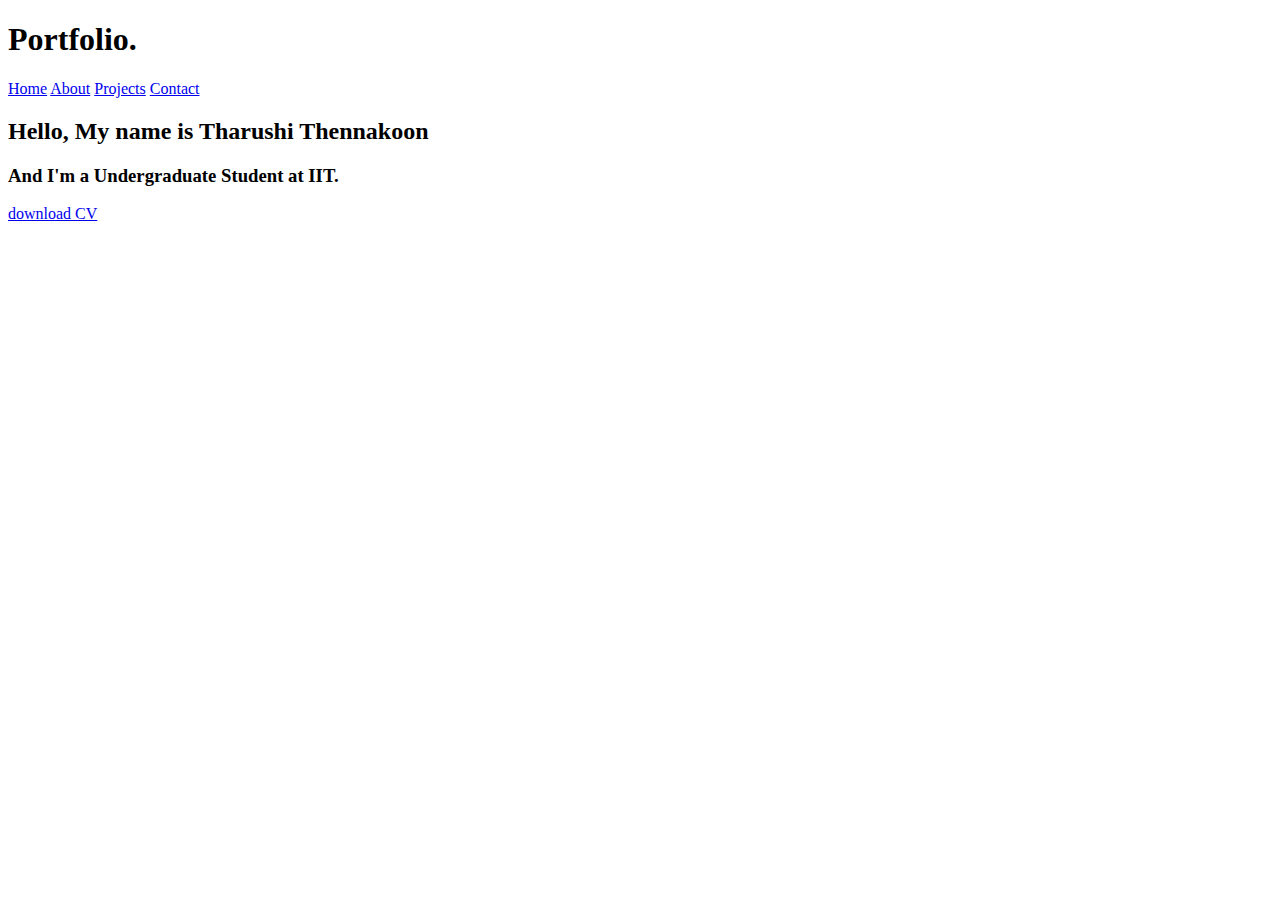
==== index.html @ fc5a6329 "create projects section" ====
<!DOCTYPE html>
<html lang="en">
<head>
    <meta charset="UTF-8">
    <meta name="viewport" content="width=device-width, initial-scale=1.0">
    <title>Personal Portfolio</title>
    <link rel="stylesheet" href="style.css">
</head>
<body>
    <!-- Navigation Bar -->
    <header>
        <div class="navbar">
            <h1>Portfo<span class="highlight">lio.</span></h1>
            <nav>
                <a href="index.html">Home</a>
                <a href="style.css">About</a>
                <a href="projects.html">Projects</a>
                <a href="contact.html">Contact</a>
            </nav>
        </div>
    </header>

    <!-- Home Section -->
    <section id="home" class="home-section">
        <div class="overlay">
            <div class="content">
                <h2>Hello, My name is Tharushi Thennakoon</h2>
                <h3>And I'm a <span class="profession">Undergraduate Student at IIT.</span></h3>
                <a href="../personal portfolio/cv/cv_original.pdf" class="btn" download="Tharushi_cv">download CV</a>
            </div>
        </div>
    </section>
</body>
</html>
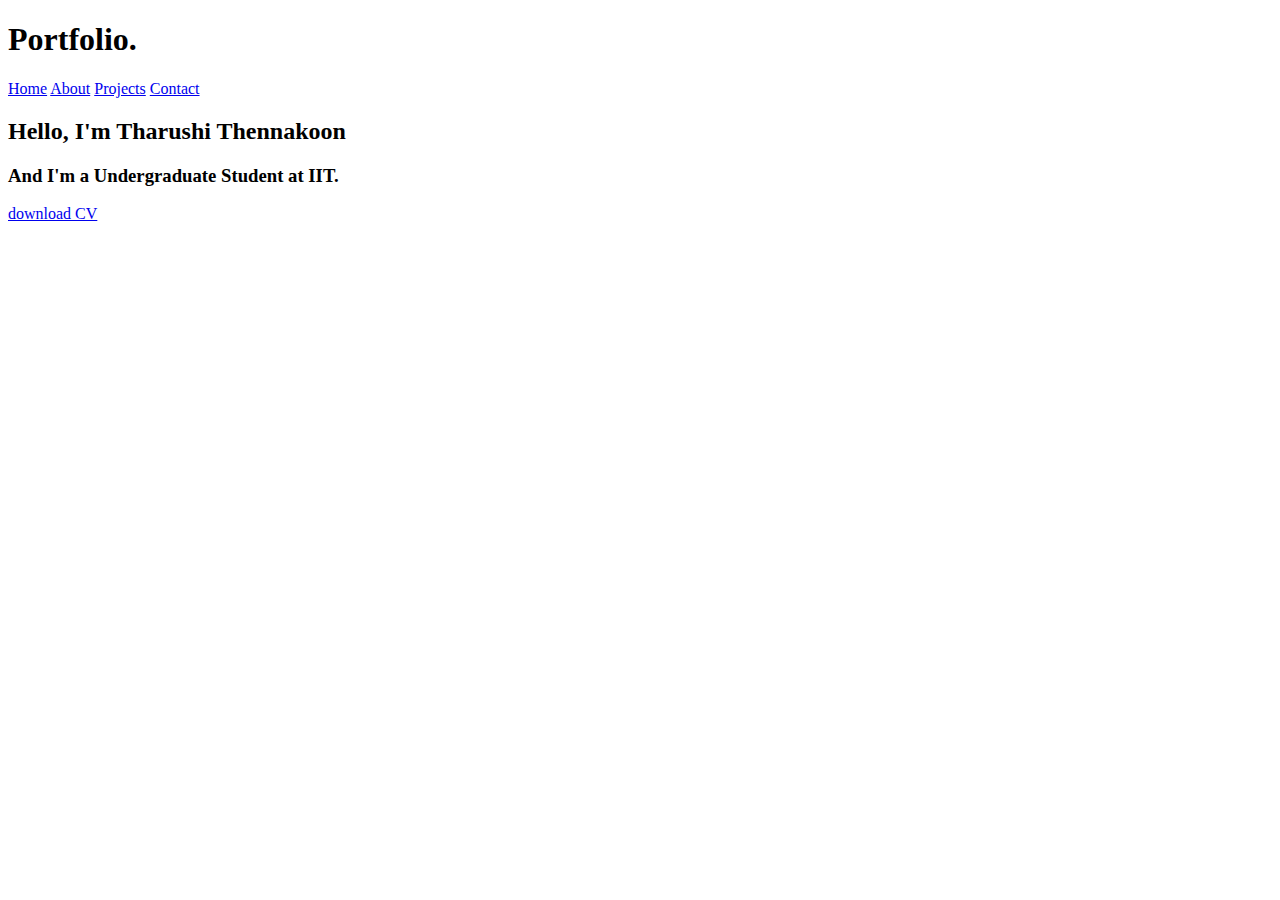
==== commit 7990576e: "Add contact section with form fields for name, email, subject, and message" ====
--- a/index.html
+++ b/index.html
@@ -24,7 +24,7 @@
     <section id="home" class="home-section">
         <div class="overlay">
             <div class="content">
-                <h2>Hello, My name is Tharushi Thennakoon</h2>
+                <h2>Hello, I'm Tharushi Thennakoon</h2>
                 <h3>And I'm a <span class="profession">Undergraduate Student at IIT.</span></h3>
                 <a href="../personal portfolio/cv/cv_original.pdf" class="btn" download="Tharushi_cv">download CV</a>
             </div>
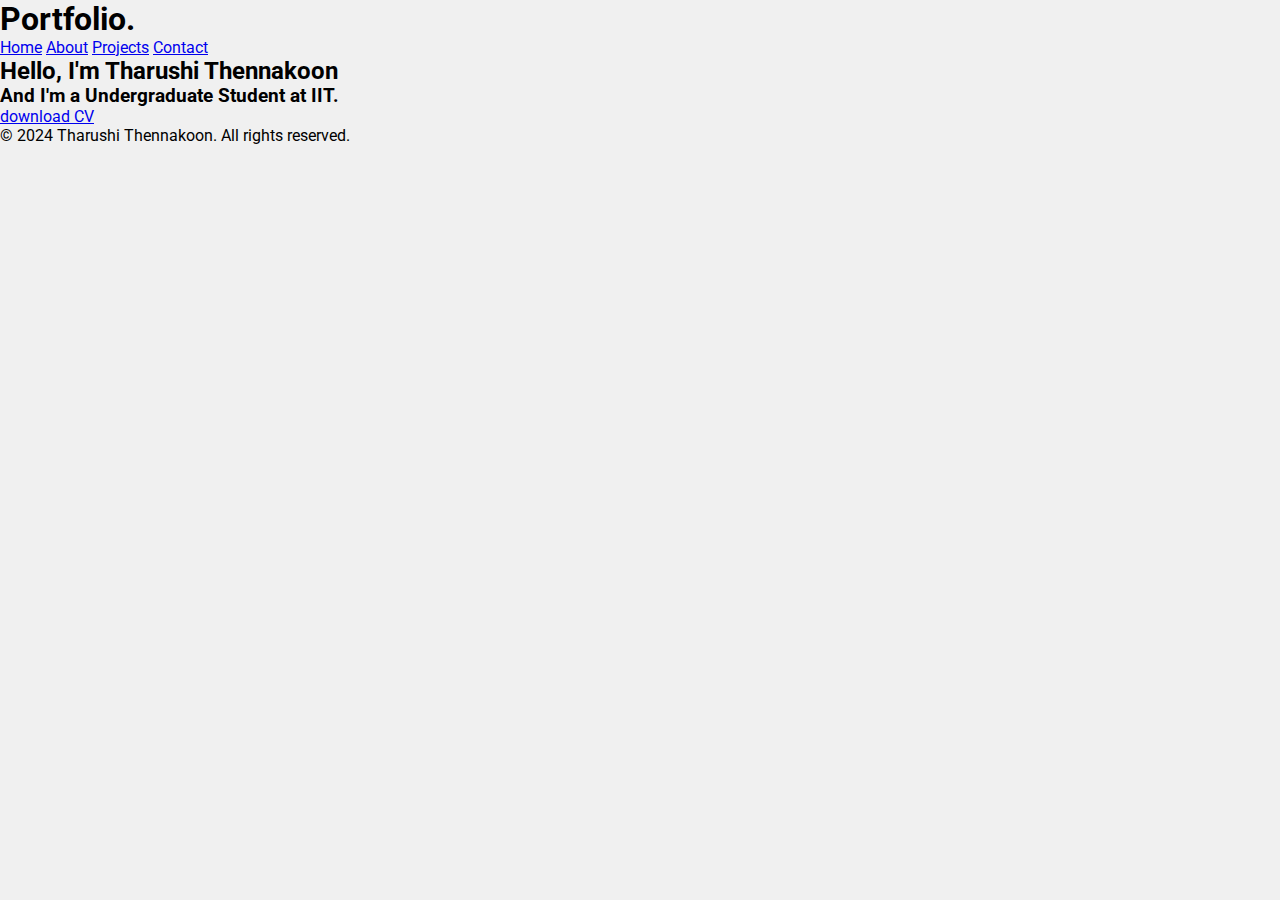
==== commit ff364e1a: "Add footer" ====
--- a/index.html
+++ b/index.html
@@ -13,7 +13,7 @@
             <h1>Portfo<span class="highlight">lio.</span></h1>
             <nav>
                 <a href="index.html">Home</a>
-                <a href="style.css">About</a>
+                <a href="about.html">About</a>
                 <a href="projects.html">Projects</a>
                 <a href="contact.html">Contact</a>
             </nav>
@@ -26,9 +26,14 @@
             <div class="content">
                 <h2>Hello, I'm Tharushi Thennakoon</h2>
                 <h3>And I'm a <span class="profession">Undergraduate Student at IIT.</span></h3>
-                <a href="../personal portfolio/cv/cv_original.pdf" class="btn" download="Tharushi_cv">download CV</a>
+                <a href="../personal_portfolio/cv/cv_original.pdf" class="btn" download="Tharushi_cv">download CV</a>
             </div>
         </div>
     </section>
+
+    <!-- Footer -->
+    <footer>
+        <p>&copy; 2024 Tharushi Thennakoon. All rights reserved.</p>
+    </footer>
 </body>
-</html>+</html>
--- a/style.css
+++ b/style.css
@@ -0,0 +1,18 @@
+/* Google Fonts */
+@import url('https://fonts.googleapis.com/css2?family=Roboto:wght@400;700&family=Open+Sans&display=swap');
+
+/* Rest */
+* {
+    margin: 0;
+    padding: 0;
+    box-sizing: border-box;
+}
+
+/* Base Styling */
+body {
+    font-family: 'Roboto', sans-serif;
+    background-color: #f0f0f0;
+}
+
+/* Nav bar */
+header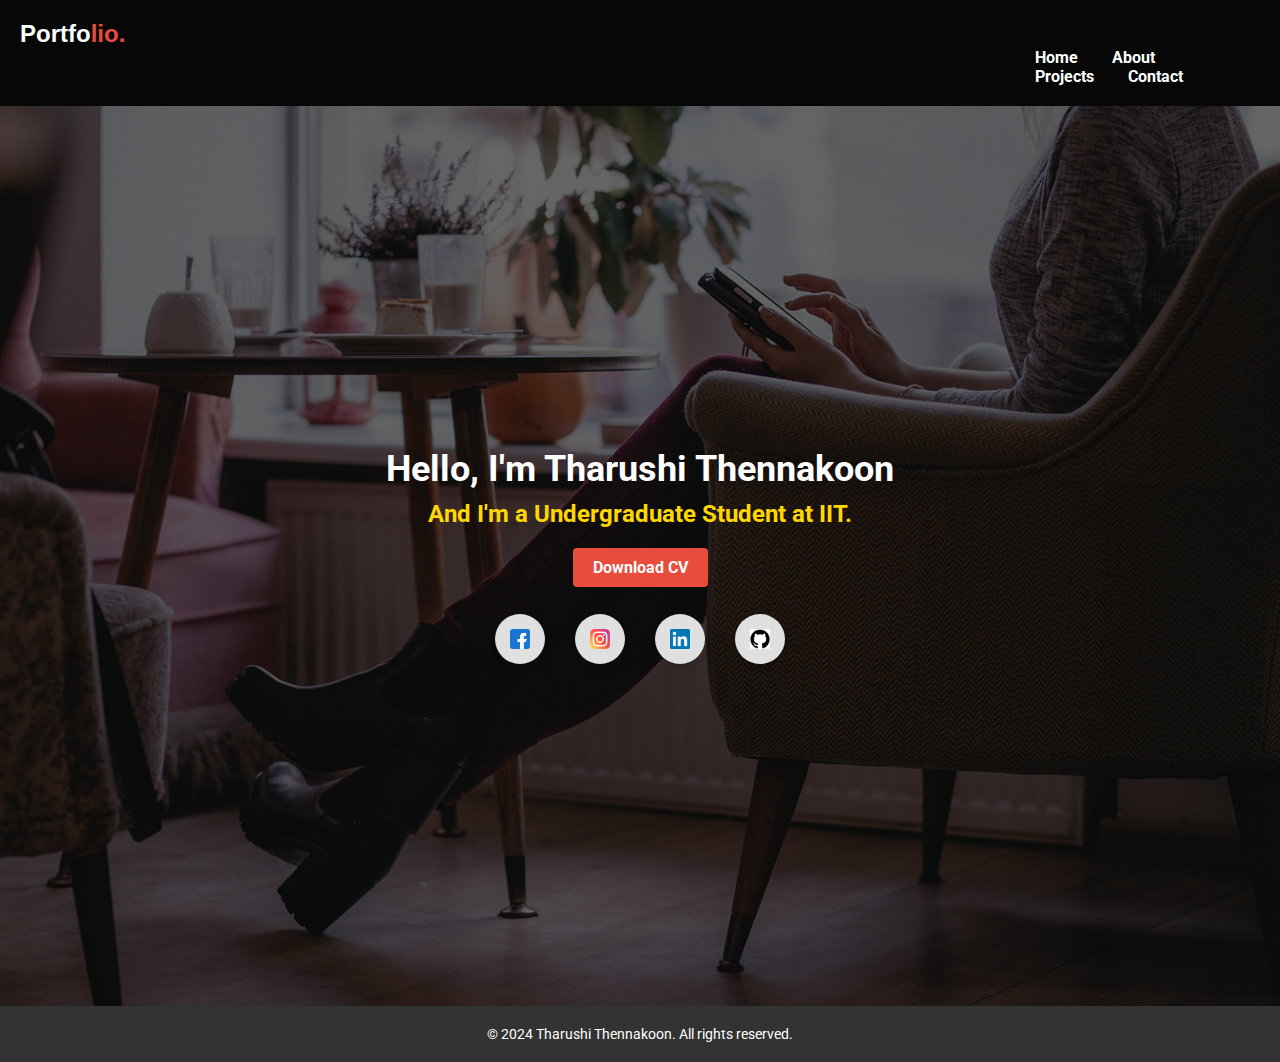
==== commit aabe301b: "Add some Styles" ====
--- a/index.html
+++ b/index.html
@@ -26,7 +26,24 @@
             <div class="content">
                 <h2>Hello, I'm Tharushi Thennakoon</h2>
                 <h3>And I'm a <span class="profession">Undergraduate Student at IIT.</span></h3>
-                <a href="../personal_portfolio/cv/cv_original.pdf" class="btn" download="Tharushi_cv">download CV</a>
+                <a href="../portfolioweb/cv/cv original.pdf" class="btn" download="Tharushi_cv">Download CV</a>
+                
+                <!-- Sociaal Media -->
+                <div class="social-icons">
+                    <a href="https://www.facebook.com/yourusername" target="_blank">
+                        <img src="../images/facebook.png" alt="Facebook">
+                    </a>
+                    <a href="https://www.instagram.com/yourusername" target="_blank">
+                        <img src="../images/instagram.png" alt="Instagram">
+                    </a>
+                    <a href="https://www.linkedin.com/in/yourusername" target="_blank">
+                        <img src="../images/linkdin.jpeg" alt="LinkedIn">
+                    </a>
+                    <a href="https://github.com/yourusername" target="_blank">
+                        <img src="../images/github.png" alt="GitHub">
+                    </a>
+                </div>
+                
             </div>
         </div>
     </section>
--- a/style.css
+++ b/style.css
@@ -15,4 +15,368 @@
 }
 
 /* Nav bar */
-header+header {
+    background-color: rgb(7, 7, 7);
+    color: #fff;
+    display: flex;
+    justify-content: space-between; /* Space between title and nav */
+    align-items: center;
+    padding: 20px;
+}
+
+header h1 {
+    font-family: 'Arial', sans-serif;
+    font-size: 24px;
+    color: #fff;
+}
+
+header .highlight {
+    color: #e74c3c;
+}
+
+nav {
+    margin-left: 1000px; /* Push nav to the right */
+}
+
+nav a {
+    margin: 0 15px;
+    color: #fff;
+    text-decoration: none;
+    font-weight: bold;
+}
+
+nav a:hover {
+    color: #e74c3c;
+}
+
+/* Media Queries for Responsive Design */
+@media (max-width: 768px) {
+    header {
+        flex-direction: column; 
+        align-items: flex-start; 
+        padding: 15px; 
+    }
+
+    nav {
+        margin-left: 0; 
+        width: 100%;
+        text-align: center; 
+    }
+
+    nav a {
+        display: block; 
+        margin: 10px 0; 
+    }
+}
+
+@media (max-width: 480px) {
+    header h1 {
+        font-size: 20px; 
+    }
+
+    nav a {
+        font-size: 16px; 
+    }
+}
+
+/*Footer Styles */
+footer{
+    text-align: center;
+    padding: 20px 0;
+    background-color: #333;
+    color: #fff;
+    position: relative;
+    bottom: 0;
+    width: 100%;
+    font-size: 14px;
+}
+
+footer p{
+    margin: 0;
+}
+
+.social-icons {
+    display: flex;
+    gap: 30px;
+    margin-top: 27px;
+    align-items: center;
+    justify-content: center;
+}
+
+.social-icons a {
+    display: inline-block;
+    width: 50px; /* Adjust size as needed */
+    height: 50px;
+    border-radius: 50%;
+    background-color: #e0e0e0; /* Initial background color */
+    display: flex;
+    align-items: center;
+    justify-content: center;
+    transition: background-color 0.3s, transform 0.3s;
+    box-shadow: 0px 4px 6px rgba(0, 0, 0, 0.1); /* Adds subtle shadow */
+}
+
+.social-icons img {
+    width: 20px; /* Icon size within the rounded background */
+    height: 20px;
+    transition: transform 0.3s;
+}
+
+.social-icons a:hover {
+    background-color: #ecf0f1; /* Hover background color (LinkedIn blue as example) */
+    transform: translateY(-5px); /* Adds lift effect on hover */
+}
+
+.social-icons a:hover img {
+    transform: scale(1.15); /* Slightly enlarges the icon */
+}
+
+
+
+/* Responsive Footer */
+@media (max-width: 768px) {
+    footer {
+        font-size: 12px;        /* Smaller font size on smaller screens */
+    }
+}
+
+/* Home Section */
+.home-section {
+    position: relative;
+    height: 100vh;
+    background: url('about.jpg') no-repeat center center/cover;
+}
+
+.overlay {
+    position: absolute;
+    top: 0;
+    left: 0;
+    width: 100%;
+    height: 100%;
+    background: rgba(0, 0, 0, 0.6);
+    display: flex;
+    align-items: center;
+    justify-content: center;
+    text-align: center;
+    color: #fff;
+}
+
+.content h2 {
+    font-size: 36px;
+    margin-bottom: 10px;
+}
+
+.content h3 {
+    font-size: 24px;
+    color: #ffd700;
+}
+
+.profession {
+    font-weight: bold;
+    color: #ffd700;
+}
+
+.btn {
+    display: inline-block;
+    margin-top: 20px;
+    padding: 10px 20px;
+    color: #fff;
+    background-color: #e74c3c;
+    border-radius: 4px;
+    text-decoration: none;
+    font-weight: bold;
+}
+
+.btn:hover {
+    background-color: #c0392b;
+}
+
+/* About Section */
+.about-section, .skills-section {
+    padding: 60px 20px;
+    text-align: center;
+    color: #fff;
+    background-color: #333;
+}
+
+.about-section h2, .skills-section h2 {
+    font-size: 36px;
+    margin-bottom: 20px;
+    color: #ebd9d7;
+}
+
+.about-section .description {
+    font-size: 18px;
+    line-height: 1.6;
+    max-width: 700px;
+    margin: 0 auto;
+    color: #ddd;
+}
+
+
+
+
+/* Skills Section */
+.skills-section {
+    background-color: #444;
+}
+
+.skills-list {
+    list-style: none;
+    display: flex;
+    flex-wrap: wrap;
+    justify-content: center;
+    gap: 15px;
+    padding: 100px;
+}
+
+.skills-list li {
+    background-color: #e74c3c;
+    color: #fff;
+    padding: 10px 20px;
+    border-radius: 20px;
+    font-weight: bold;
+}
+
+.skills-list li:hover {
+    background-color: #c0392b;
+    cursor: pointer;
+}
+
+/* Projects Section */
+.projects-section {
+    padding: 60px;
+    background-color: #f5f5f5;
+    text-align: center;
+}
+
+.projects-section h2 {
+    font-size: 32px;
+    color: #333;
+    margin-bottom: 40px;
+}
+
+.projects-list {
+    display: grid;
+    grid-template-columns: repeat(auto-fill, minmax(300px, 1fr));
+    gap: 20px;
+    max-width: 1200px;
+    margin: 0 auto;
+}
+
+.project-box {
+    background-color: #8a6f6f;
+    color: #fff;
+    padding: 20px;
+    border-radius: 10px;
+    box-shadow: 0 4px 12px rgba(0, 0, 0, 0.2);
+    transition: transform 0.3s ease, box-shadow 0.3s ease;
+    text-align: left;
+    
+}
+
+.project-content {
+    max-width: 70%; /* Adjust width of text area */
+}
+
+.project-box:hover {
+    transform: scale(1.05);
+    box-shadow: 0 10px 16px rgba(0, 0, 0, 0.3);
+}
+
+.project-box h3 {
+    font-size: 24px;
+    margin-bottom: 10px;
+    color: #ffd700;
+}
+
+.project-box p {
+    font-size: 16px;
+    line-height: 1.6;
+    margin-bottom: 10px;
+}
+
+.project-box a {
+    display: inline-block;
+    margin-top: 10px;
+    padding: 10px 15px;
+    background-color: #e74c3c;
+    color: #fff;
+    text-decoration: none;
+    border-radius: 5px;
+    transition: background-color 0.3s ease;
+}
+
+.project-box a:hover {
+    background-color: #c0392b;
+}
+
+.project-image {
+    width: 150px; /* Adjust image width */
+    height: auto;
+    border-radius: 5px;
+}
+
+/* Contact Section */
+.contact-section {
+    padding: 90px;
+    background-color: #f5f5f5;
+    text-align: center;
+}
+
+.contact-section h2 {
+    font-size: 32px;
+    color: #333;
+    margin-bottom: 20px;
+}
+
+.contact-section p {
+    font-size: 18px;
+    color: #666;
+    margin-bottom: 40px;
+}
+
+.contact-form {
+    max-width: 600px;
+    margin: 0 auto;
+    background-color: #fff;
+    padding: 30px;
+    border-radius: 8px;
+    box-shadow: 0 4px 8px rgba(0, 0, 0, 0.1);
+}
+
+.contact-form label {
+    display: block;
+    font-size: 16px;
+    color: #333;
+    margin-bottom: 5px;
+}
+
+.contact-form input, .contact-form textarea {
+    width: 100%;
+    padding: 10px;
+    margin-bottom: 20px;
+    border: 1px solid #ccc;
+    border-radius: 4px;
+    font-size: 16px;
+}
+
+.contact-form input:focus, .contact-form textarea:focus {
+    border-color: #e74c3c;
+    outline: none;
+}
+
+.contact-form button {
+    background-color: #e74c3c;
+    color: #fff;
+    padding: 12px 20px;
+    border: none;
+    border-radius: 4px;
+    font-size: 16px;
+    cursor: pointer;
+    transition: background-color 0.3s ease;
+}
+
+.contact-form button:hover {
+    background-color: #c0392b;
+}
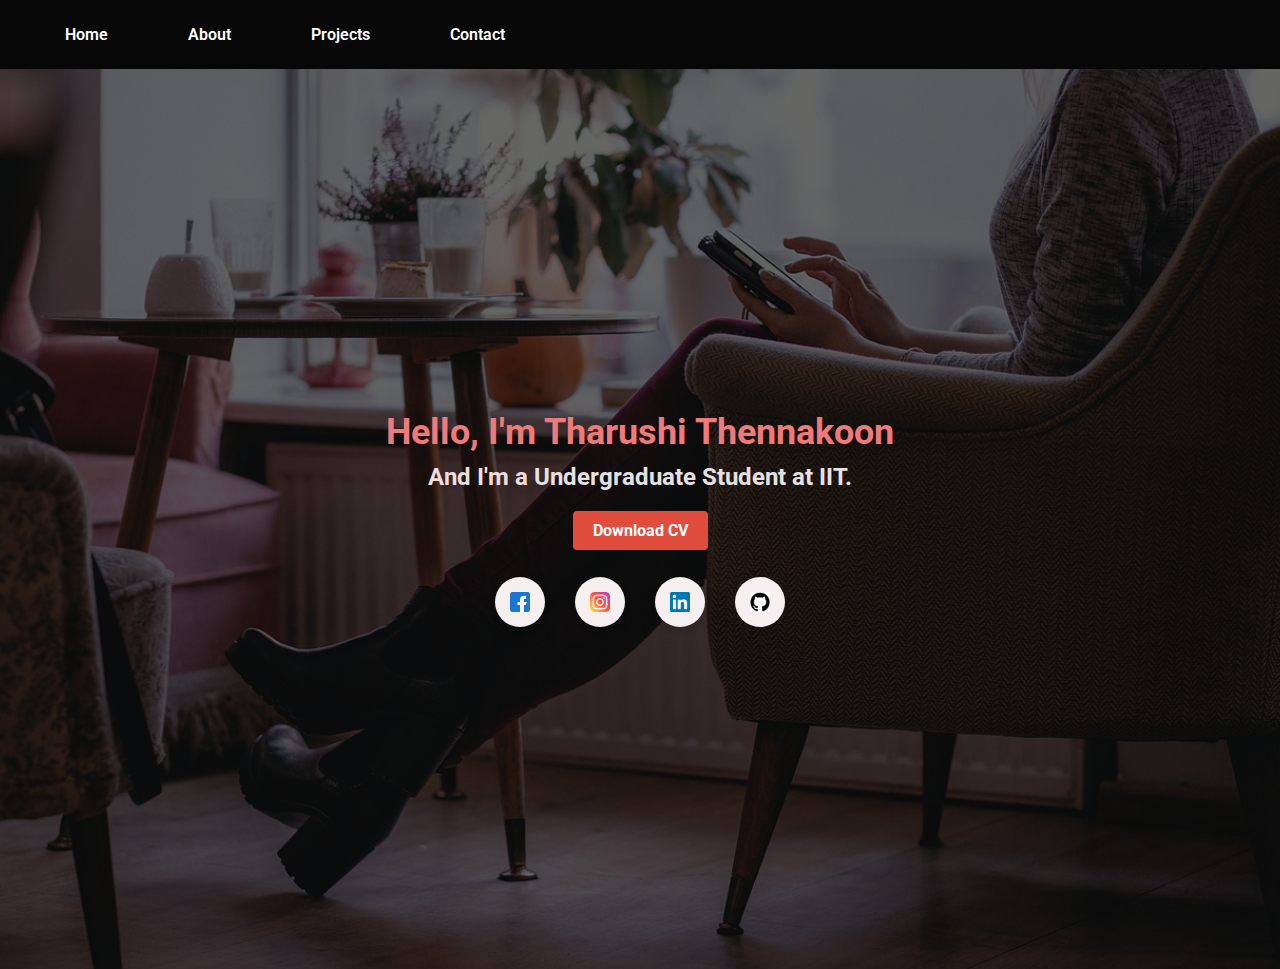
==== commit 96932fe6: "finished the syles and linked social media" ====
--- a/index.html
+++ b/index.html
@@ -10,47 +10,47 @@
     <!-- Navigation Bar -->
     <header>
         <div class="navbar">
-            <h1>Portfo<span class="highlight">lio.</span></h1>
             <nav>
-                <a href="index.html">Home</a>
-                <a href="about.html">About</a>
-                <a href="projects.html">Projects</a>
-                <a href="contact.html">Contact</a>
+                <ul>
+                    <li><a href="index.html">Home</a></li>
+                    <li><a href="about.html">About</a></li>
+                    <li><a href="projects.html">Projects</a></li>
+                    <li><a href="contact.html">Contact</a></li>
+                </ul>
             </nav>
         </div>
     </header>
 
-    <!-- Home Section -->
-    <section id="home" class="home-section">
-        <div class="overlay">
-            <div class="content">
-                <h2>Hello, I'm Tharushi Thennakoon</h2>
-                <h3>And I'm a <span class="profession">Undergraduate Student at IIT.</span></h3>
-                <a href="../portfolioweb/cv/cv original.pdf" class="btn" download="Tharushi_cv">Download CV</a>
-                
-                <!-- Sociaal Media -->
-                <div class="social-icons">
-                    <a href="https://www.facebook.com/yourusername" target="_blank">
-                        <img src="../images/facebook.png" alt="Facebook">
-                    </a>
-                    <a href="https://www.instagram.com/yourusername" target="_blank">
-                        <img src="../images/instagram.png" alt="Instagram">
-                    </a>
-                    <a href="https://www.linkedin.com/in/yourusername" target="_blank">
-                        <img src="../images/linkdin.jpeg" alt="LinkedIn">
-                    </a>
-                    <a href="https://github.com/yourusername" target="_blank">
-                        <img src="../images/github.png" alt="GitHub">
-                    </a>
+    <!-- Main Content Section -->
+    <main>
+        <!-- Home Section -->
+        <section id="home" class="home-section">
+            <div class="overlay">
+                <div class="content">
+                    <h2>Hello, I'm Tharushi Thennakoon</h2>
+                    <h3>And I'm a <span class="profession">Undergraduate Student at IIT.</span></h3>
+                    <a href="../portfolioweb/cv/cv original.pdf" class="btn" download="Tharushi_cv">Download CV</a>
+                    
+                    <!-- Social Media Links -->
+                    <div class="social-icons">
+                        <a href="https://www.facebook.com/tharushi.tharushi.79677471?mibextid=ZbWKwL" target="_blank">
+                            <img src="../images/facebook.png" alt="Facebook">
+                        </a>
+                        <a href="https://www.instagram.com/tharu.u_/profilecard/?igsh=c3pkamo2YTVsa204" target="_blank">
+                            <img src="../images/instagram.png" alt="Instagram">
+                        </a>
+                        <a href="https://www.linkedin.com/in/tharushi-thennakoon-579ab6280" target="_blank">
+                            <img src="../images/linkdin.jpeg" alt="LinkedIn">
+                        </a>
+                        <a href="https://github.com/tharu-thennakoon" target="_blank">
+                            <img src="../images/github.png" alt="GitHub">
+                        </a>
+                    </div>
                 </div>
-                
             </div>
-        </div>
-    </section>
+        </section>
+    </main>
 
-    <!-- Footer -->
-    <footer>
-        <p>&copy; 2024 Tharushi Thennakoon. All rights reserved.</p>
-    </footer>
+    
 </body>
 </html>
--- a/style.css
+++ b/style.css
@@ -14,39 +14,84 @@
     background-color: #f0f0f0;
 }
 
-/* Nav bar */
+/* Header Styles */
 header {
     background-color: rgb(7, 7, 7);
-    color: #fff;
+    color: #f0ecec;
     display: flex;
-    justify-content: space-between; /* Space between title and nav */
+    justify-content: space-between;
     align-items: center;
-    padding: 20px;
-}
-
-header h1 {
-    font-family: 'Arial', sans-serif;
-    font-size: 24px;
-    color: #fff;
-}
-
-header .highlight {
+    padding: 25px;
+}
+
+/* Navigation Bar Styles */
+nav ul {
+    display: flex;
+    list-style-type: none;
+    margin: 0;
+    padding: 0;
+}
+
+nav ul li {
+    margin: 0 20px; /* Spacing between links */
+}
+
+nav ul li a {
+    color: #ffffff;
+    text-decoration: none;
+    font-weight: 600;
+    position: relative;
+    padding: 10px 20px;
+    transition: color 0.3s ease;
+}
+
+nav ul li a::after {
+    content: '';
+    position: absolute;
+    left: 50%;
+    bottom: 0;
+    width: 0%;
+    height: 2px;
+    background: #e74c3c;
+    transition: width 0.3s ease, left 0.3s ease;
+}
+
+nav ul li a:hover {
     color: #e74c3c;
 }
 
-nav {
-    margin-left: 1000px; /* Push nav to the right */
-}
-
-nav a {
-    margin: 0 15px;
-    color: #fff;
-    text-decoration: none;
-    font-weight: bold;
-}
-
-nav a:hover {
-    color: #e74c3c;
+nav ul li a:hover::after {
+    width: 100%;
+    left: 0;
+}
+
+/* Media Queries for Responsive Design */
+@media (max-width: 768px) {
+    header {
+        flex-direction: column;
+        align-items: flex-start;
+        padding: 20px;
+    }
+
+    nav ul {
+        flex-direction: column;
+        width: 100%;
+        text-align: center;
+    }
+
+    nav ul li {
+        margin: 10px 0;
+    }
+}
+
+@media (max-width: 480px) {
+    header h1 {
+        font-size: 20px;
+    }
+
+    nav ul li a {
+        font-size: 16px;
+    }
 }
 
 /* Media Queries for Responsive Design */
@@ -54,11 +99,10 @@
     header {
         flex-direction: column; 
         align-items: flex-start; 
-        padding: 15px; 
+        padding: 20px; 
     }
 
     nav {
-        margin-left: 0; 
         width: 100%;
         text-align: center; 
     }
@@ -78,13 +122,14 @@
         font-size: 16px; 
     }
 }
+
 
 /*Footer Styles */
 footer{
     text-align: center;
     padding: 20px 0;
-    background-color: #333;
-    color: #fff;
+    background-color: #1b1a1a;
+    color: #bdb3b3;
     position: relative;
     bottom: 0;
     width: 100%;
@@ -108,7 +153,7 @@
     width: 50px; /* Adjust size as needed */
     height: 50px;
     border-radius: 50%;
-    background-color: #e0e0e0; /* Initial background color */
+    background-color: #f5efef; /* Initial background color */
     display: flex;
     align-items: center;
     justify-content: center;
@@ -145,6 +190,8 @@
     position: relative;
     height: 100vh;
     background: url('about.jpg') no-repeat center center/cover;
+    
+    
 }
 
 .overlay {
@@ -158,7 +205,7 @@
     align-items: center;
     justify-content: center;
     text-align: center;
-    color: #fff;
+    color: #ee7a7a;
 }
 
 .content h2 {
@@ -168,12 +215,12 @@
 
 .content h3 {
     font-size: 24px;
-    color: #ffd700;
+    color: #f0dede;
 }
 
 .profession {
     font-weight: bold;
-    color: #ffd700;
+    color: #e6e2e2;
 }
 
 .btn {
@@ -181,14 +228,14 @@
     margin-top: 20px;
     padding: 10px 20px;
     color: #fff;
-    background-color: #e74c3c;
+    background-color: #e04d3d;
     border-radius: 4px;
     text-decoration: none;
     font-weight: bold;
 }
 
 .btn:hover {
-    background-color: #c0392b;
+    background-color: #7e1206;
 }
 
 /* About Section */
@@ -196,7 +243,7 @@
     padding: 60px 20px;
     text-align: center;
     color: #fff;
-    background-color: #333;
+    background: linear-gradient(135deg, #1a1615, #35211d);;
 }
 
 .about-section h2, .skills-section h2 {
@@ -205,6 +252,9 @@
     color: #ebd9d7;
 }
 
+.about-section{
+    padding: auto;
+}
 .about-section .description {
     font-size: 18px;
     line-height: 1.6;
@@ -213,12 +263,50 @@
     color: #ddd;
 }
 
+.profile-pic {
+    width: 250px; /* Adjust the width as needed */
+    height: 300px; /* Ensure the height matches the width for a perfect circle */
+    border-radius: 60%; /* Makes the image circular */
+    border: 1px solid #0c0c0c; /* Border color */
+    box-shadow: 0 4px 10px rgba(8, 8, 8, 0.3); /* Adds a soft shadow */
+    object-fit: cover; /* Ensures the image covers the area nicely */
+    transition: transform 0.3s; /* Smooth hover effect */
+}
+
+.profile-pic:hover {
+    transform: scale(1.05); /* Slightly enlarges the image on hover */
+}
+
+
+
+.contact-info {
+    padding: 15px; /* Padding inside the contact info */
+    border-radius: 8px; /* Rounded corners */
+    box-shadow: 0 2px 5px rgba(0, 0, 0, 0.1); /* Subtle shadow */
+}
+
+.contact-info p {
+    margin: 10px 0; /* Margin for each contact line */
+    font-size: 14px; /* Font size for contact info */
+    display: flex; /* Flexbox for alignment */
+    align-items: center; /* Center items vertically */
+    font-weight: bold; /* Makes the text bold */
+}
+
+
+.icon {
+    width: 20px; /* Set width for icons */
+    height: 20px; /* Set height for icons */
+    margin-right: 10px; /* Space between icon and text */
+    border-radius: 50%;
+}
+
 
 
 
 /* Skills Section */
 .skills-section {
-    background-color: #444;
+    background-color: #423b3b;
 }
 
 .skills-list {
@@ -245,14 +333,17 @@
 
 /* Projects Section */
 .projects-section {
-    padding: 60px;
-    background-color: #f5f5f5;
+    padding: 100px;
     text-align: center;
+    background-image: url('../images/projects.jpg');
+    background-attachment: fixed;
+    background-size: cover; /* Ensures the image covers the entire section */
+    background-position: center; /* Centers the image */
 }
 
 .projects-section h2 {
     font-size: 32px;
-    color: #333;
+    color: #d1b7b7;
     margin-bottom: 40px;
 }
 
@@ -265,7 +356,7 @@
 }
 
 .project-box {
-    background-color: #8a6f6f;
+    background-color: #5f4444;
     color: #fff;
     padding: 20px;
     border-radius: 10px;
@@ -320,63 +411,143 @@
 /* Contact Section */
 .contact-section {
     padding: 90px;
-    background-color: #f5f5f5;
+    background-color: #ad928b; /* Softer light background */
     text-align: center;
 }
 
 .contact-section h2 {
-    font-size: 32px;
-    color: #333;
+    font-size: 36px;
+    color: #0a0a0a; /* Darker blue-gray for better contrast */
+    font-weight: 700;
     margin-bottom: 20px;
+    text-transform: uppercase;
+    letter-spacing: 1.5px;
 }
 
 .contact-section p {
     font-size: 18px;
-    color: #666;
-    margin-bottom: 40px;
-}
-
+    color: #253031; /* Muted gray */
+    max-width: 650px;
+    margin: 0 auto 40px;
+    line-height: 1.6;
+}
+
+/* Form Container */
 .contact-form {
     max-width: 600px;
     margin: 0 auto;
-    background-color: #fff;
-    padding: 30px;
-    border-radius: 8px;
-    box-shadow: 0 4px 8px rgba(0, 0, 0, 0.1);
-}
-
+    background: linear-gradient(135deg, #c7bbbb, #968181); /* Soft gradient */
+    padding: 40px;
+    border-radius: 10px;
+    box-shadow: 0 10px 20px rgba(0, 0, 0, 0.1);
+    transition: transform 0.3s ease, box-shadow 0.3s ease;
+}
+
+.contact-form:hover {
+    transform: scale(1.03);
+    box-shadow: 0 15px 30px rgba(165, 15, 15, 0.2);
+}
+
+/* Label Styling */
 .contact-form label {
     display: block;
     font-size: 16px;
-    color: #333;
-    margin-bottom: 5px;
-}
-
-.contact-form input, .contact-form textarea {
+    color: #4d3f37; /* Darker shade for better readability */
+    font-weight: 600;
+    margin-bottom: 8px;
+}
+
+/* General styling for all input fields */
+.contact-form input,
+.contact-form textarea {
     width: 100%;
-    padding: 10px;
+    padding: 12px;
     margin-bottom: 20px;
-    border: 1px solid #ccc;
-    border-radius: 4px;
+    border: 2px solid #bdc3c7;
+    border-radius: 5px;
     font-size: 16px;
-}
-
-.contact-form input:focus, .contact-form textarea:focus {
-    border-color: #e74c3c;
-    outline: none;
-}
-
+    color: #2c3e50;
+    background-color: #fff;
+    box-shadow: inset 0 1px 3px rgba(0, 0, 0, 0.1);
+    transition: all 0.3s ease;
+}
+
+/* Attribute selectors for specific input fields */
+input[name="name"] {
+    border-color: #fdfdfd;
+    box-shadow: inset 0 1px 3px rgba(52, 152, 219, 0.2);
+}
+
+input[name="name"]:focus {
+    border-color: #e4e0e0;
+    box-shadow: 0 0 5px rgba(52, 152, 219, 0.5);
+}
+
+input[type="email"] {
+    border-color: #f1eeed;
+    box-shadow: inset 0 1px 3px rgba(231, 76, 60, 0.2);
+}
+
+input[type="email"]:focus {
+    border-color: #eeeaea;
+    box-shadow: 0 0 5px rgba(231, 76, 60, 0.5);
+}
+
+input[name="subject"] {
+    border-color: #f6f6f7;
+    box-shadow: inset 0 1px 3px rgba(155, 89, 182, 0.2);
+}
+
+input[name="subject"]:focus {
+    border-color: #f0edf1;
+    box-shadow: 0 0 5px rgba(155, 89, 182, 0.5);
+}
+
+textarea[name="message"] {
+    border-color: #f0edea;
+    box-shadow: inset 0 1px 3px rgba(243, 156, 18, 0.2);
+}
+
+textarea[name="message"]:focus {
+    border-color: #f5f2ef;
+    box-shadow: 0 0 5px rgba(243, 156, 18, 0.5);
+}
+
+/* Button Styling */
 .contact-form button {
-    background-color: #e74c3c;
+    background-color: #be351c;
     color: #fff;
-    padding: 12px 20px;
+    padding: 12px 30px;
     border: none;
-    border-radius: 4px;
+    border-radius: 5px;
     font-size: 16px;
+    font-weight: 600;
+    text-transform: uppercase;
     cursor: pointer;
-    transition: background-color 0.3s ease;
+    transition: all 0.3s ease;
+    box-shadow: 0 5px 15px rgba(52, 152, 219, 0.3);
 }
 
 .contact-form button:hover {
-    background-color: #c0392b;
-}
+    background-color: #2980b9;
+    box-shadow: 0 8px 20px rgba(52, 152, 219, 0.4);
+}
+
+.contact-form button:active {
+    transform: scale(0.98);
+}
+
+/* Responsive adjustments */
+@media (max-width: 768px) {
+    .contact-section {
+        padding: 50px;
+    }
+
+    .contact-form {
+        padding: 30px;
+    }
+
+    .contact-section h2 {
+        font-size: 28px;
+    }
+}                                                    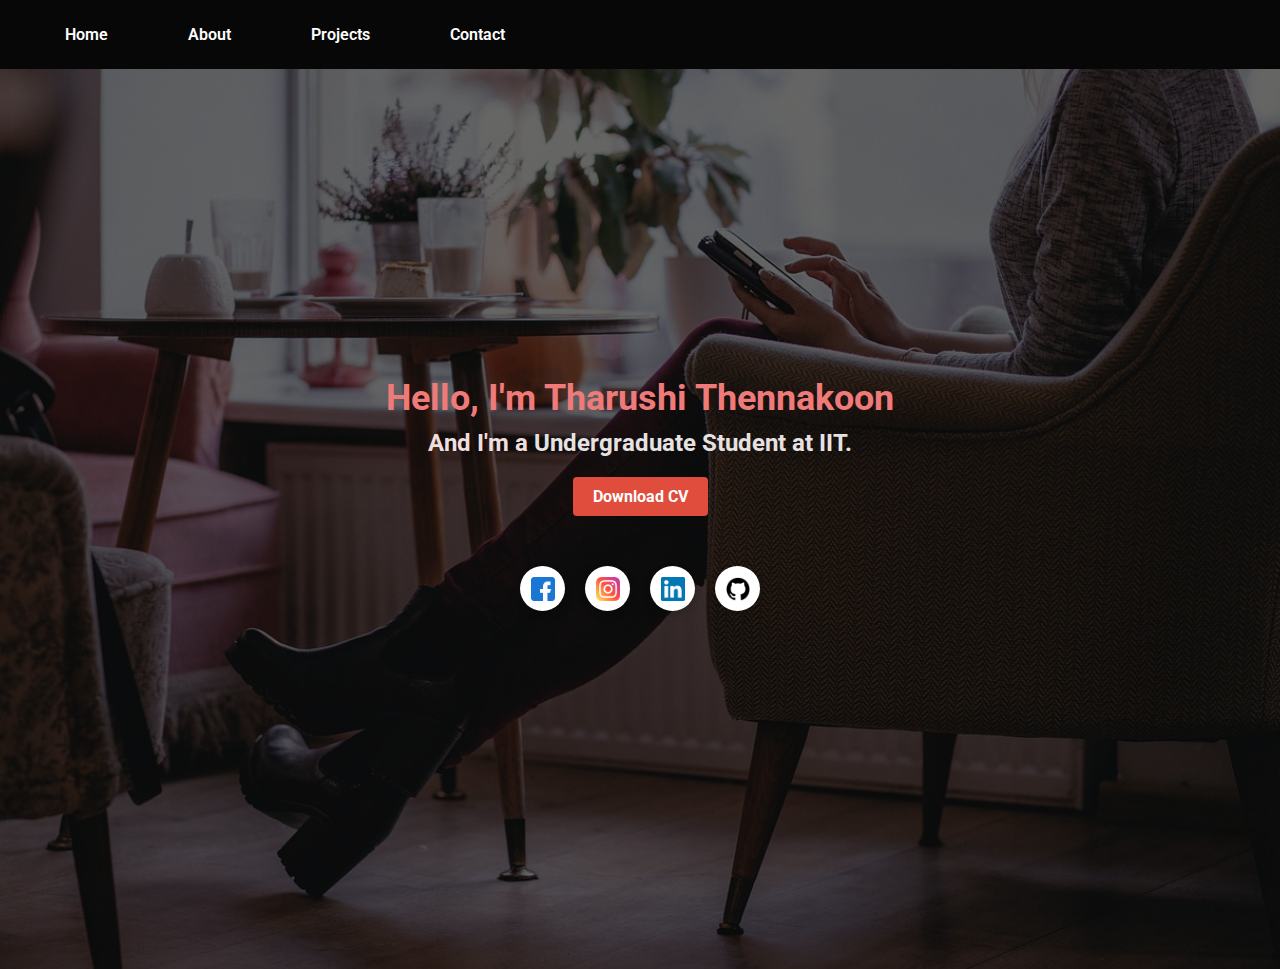
==== commit 40160d77: "i" ====
--- a/index.html
+++ b/index.html
@@ -20,7 +20,6 @@
             </nav>
         </div>
     </header>
-
     <!-- Main Content Section -->
     <main>
         <!-- Home Section -->
@@ -29,28 +28,29 @@
                 <div class="content">
                     <h2>Hello, I'm Tharushi Thennakoon</h2>
                     <h3>And I'm a <span class="profession">Undergraduate Student at IIT.</span></h3>
-                    <a href="../portfolioweb/cv/cv original.pdf" class="btn" download="Tharushi_cv">Download CV</a>
-                    
-                    <!-- Social Media Links -->
-                    <div class="social-icons">
-                        <a href="https://www.facebook.com/tharushi.tharushi.79677471?mibextid=ZbWKwL" target="_blank">
-                            <img src="../images/facebook.png" alt="Facebook">
-                        </a>
-                        <a href="https://www.instagram.com/tharu.u_/profilecard/?igsh=c3pkamo2YTVsa204" target="_blank">
-                            <img src="../images/instagram.png" alt="Instagram">
-                        </a>
-                        <a href="https://www.linkedin.com/in/tharushi-thennakoon-579ab6280" target="_blank">
-                            <img src="../images/linkdin.jpeg" alt="LinkedIn">
-                        </a>
-                        <a href="https://github.com/tharu-thennakoon" target="_blank">
-                            <img src="../images/github.png" alt="GitHub">
-                        </a>
-                    </div>
+                    <a href="../portfolioweb/cv/cv_original.pdf" class="btn" download="Tharushi_cv">Download CV</a>
+                <!-- Sociaal Media -->
+                <div class="social-icons">
+                    <a href="https://www.facebook.com/yourusername" target="_blank">
+                        <img src="../images/facebook.png" alt="Facebook">
+                    </a>
+                    <a href="https://www.instagram.com/yourusername" target="_blank">
+                        <img src="../images/instagram.png" alt="Instagram">
+                    </a>
+                    <a href="https://www.linkedin.com/in/yourusername" target="_blank">
+                        <img src="../images/linkdin.jpeg" alt="LinkedIn">
+                    </a>
+                    <a href="https://github.com/yourusername" target="_blank">
+                        <img src="../images/github.png" alt="GitHub">
+                    </a>
                 </div>
+                </div>
+
+                
+                
             </div>
         </section>
+        
     </main>
-
-    
 </body>
 </html>
--- a/style.css
+++ b/style.css
@@ -140,40 +140,54 @@
     margin: 0;
 }
 
+/* Social icons container */
 .social-icons {
     display: flex;
-    gap: 30px;
-    margin-top: 27px;
+    gap: 20px; /* Space between each icon */
     align-items: center;
     justify-content: center;
-}
-
+    padding: 50px 10px;
+    
+}
+
+/* Each icon link styling */
 .social-icons a {
-    display: inline-block;
-    width: 50px; /* Adjust size as needed */
-    height: 50px;
+    display: inline-flex;
+    width: 45px; /* Adjust icon size */
+    height: 45px;
+    gap: 20px;
     border-radius: 50%;
-    background-color: #f5efef; /* Initial background color */
-    display: flex;
+    background-color: #ffffff; /* White background color */
     align-items: center;
     justify-content: center;
-    transition: background-color 0.3s, transform 0.3s;
-    box-shadow: 0px 4px 6px rgba(0, 0, 0, 0.1); /* Adds subtle shadow */
-}
-
+    transition: transform 0.3s ease, background-color 0.3s ease;
+    box-shadow: 0px 4px 8px rgba(0, 0, 0, 0.15); /* Adds shadow for depth */
+}
+
+/* Icon image styling */
 .social-icons img {
-    width: 20px; /* Icon size within the rounded background */
-    height: 20px;
-    transition: transform 0.3s;
-}
-
+    width: 24px; /* Icon size */
+    height: 24px;
+}
+
+/* Hover effect */
 .social-icons a:hover {
-    background-color: #ecf0f1; /* Hover background color (LinkedIn blue as example) */
-    transform: translateY(-5px); /* Adds lift effect on hover */
-}
-
-.social-icons a:hover img {
-    transform: scale(1.15); /* Slightly enlarges the icon */
+    transform: translateY(-5px); /* Lift effect on hover */
+    background-color: #f1f1f1; /* Light gray background on hover */
+}
+
+/* Example color for individual icons (optional) */
+.social-icons a.facebook:hover {
+    background-color: #3b5998; /* Facebook blue */
+}
+.social-icons a.instagram:hover {
+    background-color: #E4405F; /* Instagram color */
+}
+.social-icons a.linkedin:hover {
+    background-color: #0077B5; /* LinkedIn color */
+}
+.social-icons a.github:hover {
+    background-color: #333333; /* GitHub dark color */
 }
 
 
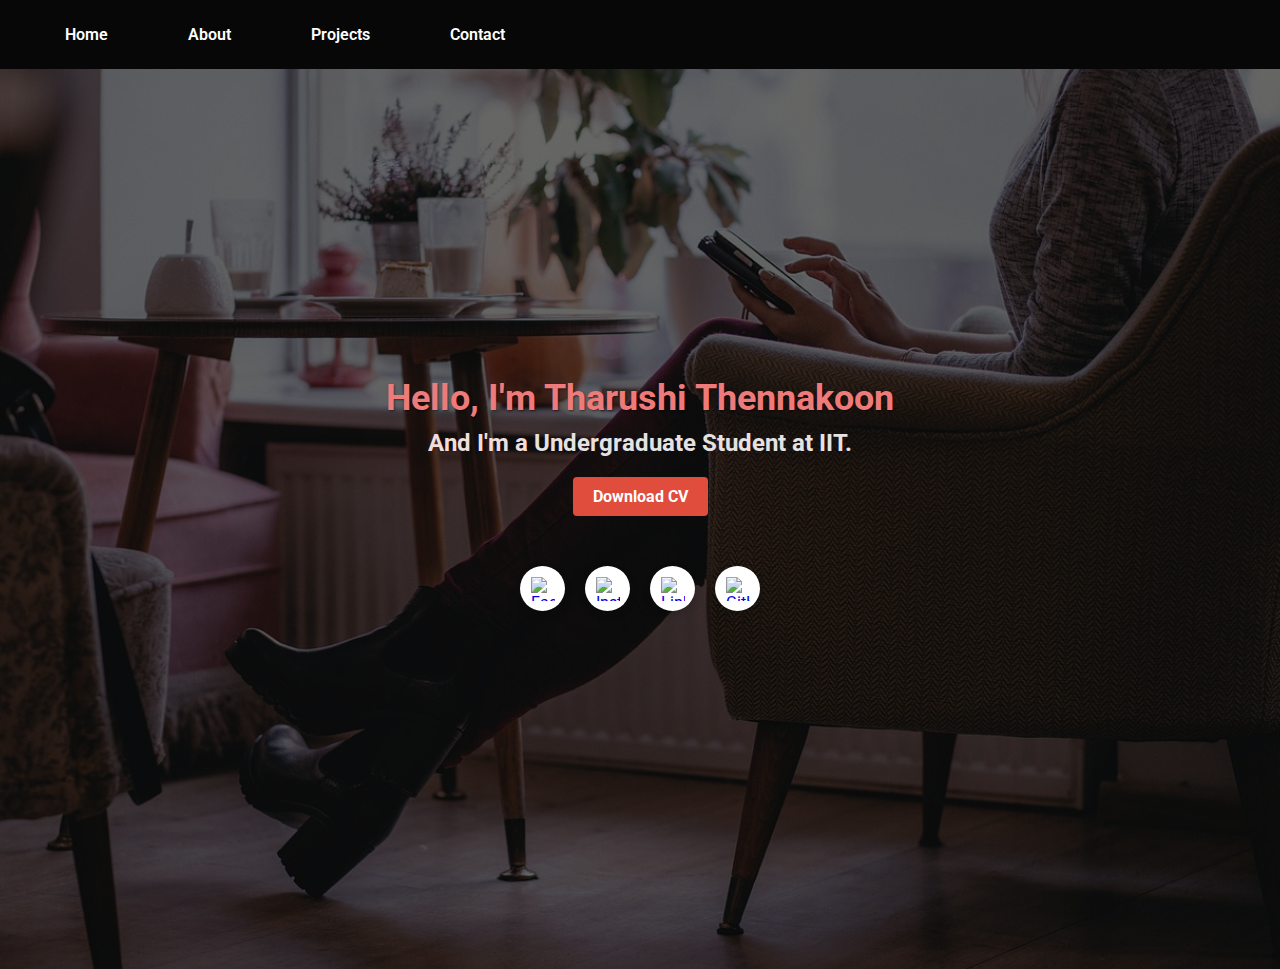
==== commit fe72ac67: "finished the portfolio" ====
--- a/index.html
+++ b/index.html
@@ -1,10 +1,10 @@
 <!DOCTYPE html>
 <html lang="en">
 <head>
-    <meta charset="UTF-8">
-    <meta name="viewport" content="width=device-width, initial-scale=1.0">
-    <title>Personal Portfolio</title>
-    <link rel="stylesheet" href="style.css">
+    <meta charset="UTF-8"> <!-- Sets the character encoding to UTF-8 for proper text display -->
+    <meta name="viewport" content="width=device-width, initial-scale=1.0"> <!-- Ensures responsiveness on different devices by setting viewport properties -->
+    <title>Personal Portfolio</title> <!-- Sets the title of the webpage, which appears on the browser tab -->
+    <link rel="stylesheet" href="style.css"> <!-- Links an external CSS file for styling the HTML elements -->
 </head>
 <body>
     <!-- Navigation Bar -->
@@ -12,6 +12,7 @@
         <div class="navbar">
             <nav>
                 <ul>
+                    <!-- Navigation links for different pages of the portfolio -->
                     <li><a href="index.html">Home</a></li>
                     <li><a href="about.html">About</a></li>
                     <li><a href="projects.html">Projects</a></li>
@@ -20,37 +21,41 @@
             </nav>
         </div>
     </header>
+    
     <!-- Main Content Section -->
     <main>
         <!-- Home Section -->
         <section id="home" class="home-section">
-            <div class="overlay">
+            <div class="overlay"> <!-- Overlay for background effects or styling -->
                 <div class="content">
+                    <!-- Introductory text with the user's name and a short title -->
                     <h2>Hello, I'm Tharushi Thennakoon</h2>
                     <h3>And I'm a <span class="profession">Undergraduate Student at IIT.</span></h3>
+                    <!-- Button to download the CV, with the "download" attribute to initiate download automatically -->
                     <a href="../portfolioweb/cv/cv_original.pdf" class="btn" download="Tharushi_cv">Download CV</a>
-                <!-- Sociaal Media -->
-                <div class="social-icons">
-                    <a href="https://www.facebook.com/yourusername" target="_blank">
-                        <img src="../images/facebook.png" alt="Facebook">
-                    </a>
-                    <a href="https://www.instagram.com/yourusername" target="_blank">
-                        <img src="../images/instagram.png" alt="Instagram">
-                    </a>
-                    <a href="https://www.linkedin.com/in/yourusername" target="_blank">
-                        <img src="../images/linkdin.jpeg" alt="LinkedIn">
-                    </a>
-                    <a href="https://github.com/yourusername" target="_blank">
-                        <img src="../images/github.png" alt="GitHub">
-                    </a>
+                    
+                    <!-- Social Media Links -->
+                    <div class="social-icons">
+                        <!-- Link to Facebook profile with icon -->
+                        <a href="https://www.facebook.com/yourusername" target="_blank">
+                            <img src="../portfolioweb/images/facebook.png" alt="Facebook">
+                        </a>
+                        <!-- Link to Instagram profile with icon -->
+                        <a href="https://www.instagram.com/yourusername" target="_blank">
+                            <img src="../portfolioweb/images/instagram.png" alt="Instagram">
+                        </a>
+                        <!-- Link to LinkedIn profile with icon -->
+                        <a href="https://www.linkedin.com/in/yourusername" target="_blank">
+                            <img src="../portfolioweb/images/linkdin.jpeg" alt="LinkedIn">
+                        </a>
+                        <!-- Link to GitHub profile with icon -->
+                        <a href="https://github.com/yourusername" target="_blank">
+                            <img src="../portfolioweb/images/github.png" alt="GitHub">
+                        </a>
+                    </div>
                 </div>
-                </div>
-
-                
-                
             </div>
         </section>
-        
     </main>
 </body>
 </html>
--- a/style.css
+++ b/style.css
@@ -1,4 +1,4 @@
-/* Google Fonts */
+/*--------------  Fonts------------- */
 @import url('https://fonts.googleapis.com/css2?family=Roboto:wght@400;700&family=Open+Sans&display=swap');
 
 /* Rest */
@@ -10,9 +10,66 @@
 
 /* Base Styling */
 body {
-    font-family: 'Roboto', sans-serif;
+    font-family: 'Roboto', sans-serif;  /*--------------  Fonts------------- */
     background-color: #f0f0f0;
 }
+
+h1, h2 {
+    font-family: 'Roboto', sans-serif; /* Specific font for headings */
+    font-weight: 700; /* Bold for headings */
+}
+
+/* --------------------Relational Selector---------------------*/
+h1 + p {
+    margin-top: 0; /* Remove margin for the first paragraph after an h1 */
+}
+
+/* --------------------Keyframes Animations--------------------- */
+/* The slideDown animation smoothly slides an element down while increasing its opacity */
+@keyframes slideDown {
+    0% { /* Start with the element positioned above its normal location and fully transparent */
+        transform: translateY(-100%);
+        opacity: 0;
+    }
+    100% { /* End with the element in its original position and fully opaque */
+        transform: translateY(0);
+        opacity: 1;
+    }
+}
+
+/* The bounce animation creates a bouncing effect by moving the element up and down at specific intervals */
+@keyframes bounce {
+    0%, 20%, 50%, 80%, 100% { /* Positions the element at its original position */
+        transform: translateY(0);
+    }
+    40% { /* Moves the element up slightly for the bounce effect */
+        transform: translateY(-10px);
+    }
+    60% { /* Moves the element up a bit less for a smaller bounce */
+        transform: translateY(-5px);
+    }
+}
+
+/* The fadeIn animation gradually increases an element's opacity from invisible to fully visible */
+@keyframes fadeIn {
+    from { /* Starts with the element fully transparent */
+        opacity: 0;
+    }
+    to { /* Ends with the element fully opaque */
+        opacity: 1;
+    }
+}
+
+/* The rotateProfile animation rotates an element 360 degrees, creating a full circular spin */
+@keyframes rotateProfile {
+    from { /* Starts with the element at its original rotation */
+        transform: rotate(0deg);
+    }
+    to { /* Ends with the element rotated 360 degrees */
+        transform: rotate(360deg);
+    }
+}
+
 
 /* Header Styles */
 header {
@@ -45,6 +102,7 @@
     transition: color 0.3s ease;
 }
 
+/*----------------------Pseudo Elements with Generated Content-------------*/
 nav ul li a::after {
     content: '';
     position: absolute;
@@ -56,10 +114,12 @@
     transition: width 0.3s ease, left 0.3s ease;
 }
 
+/* Hover Effects */
 nav ul li a:hover {
     color: #e74c3c;
 }
 
+/*-----------------------Pseudo Elements with Generated Content------------------------*/
 nav ul li a:hover::after {
     width: 100%;
     left: 0;
@@ -79,8 +139,10 @@
         text-align: center;
     }
 
-    nav ul li {
+    /*-----------Child Combinator---------------*/
+    nav ul > li {
         margin: 10px 0;
+        list-style-type: square;
     }
 }
 
@@ -94,7 +156,7 @@
     }
 }
 
-/* Media Queries for Responsive Design */
+/* -------------------------Media Queries for Responsive Design -------------*/
 @media (max-width: 768px) {
     header {
         flex-direction: column; 
@@ -195,7 +257,7 @@
 /* Responsive Footer */
 @media (max-width: 768px) {
     footer {
-        font-size: 12px;        /* Smaller font size on smaller screens */
+        font-size: 12px;        /* --------Smaller font size on smaller screens--------- */
     }
 }
 
@@ -214,7 +276,7 @@
     left: 0;
     width: 100%;
     height: 100%;
-    background: rgba(0, 0, 0, 0.6);
+    background: rgba(0, 0, 0, 0.6); /* ------Semi-transparent background ------*/
     display: flex;
     align-items: center;
     justify-content: center;
@@ -225,6 +287,7 @@
 .content h2 {
     font-size: 36px;
     margin-bottom: 10px;
+    text-shadow: 1px 1px 2px rgba(0, 0, 0, 0.5); /* -----Text shadow --------*/
 }
 
 .content h3 {
@@ -248,16 +311,24 @@
     font-weight: bold;
 }
 
+/*User Action Pseudo Class*/
 .btn:hover {
     background-color: #7e1206;
 }
+
+/* Adding an arrow before buttons */
+button::before {
+    content: ' ';
+    margin-right: 5px;
+  }
+  
 
 /* About Section */
 .about-section, .skills-section {
     padding: 60px 20px;
     text-align: center;
     color: #fff;
-    background: linear-gradient(135deg, #1a1615, #35211d);;
+    background: linear-gradient(135deg, #1a1615, #35211d);;/*---------linear-gradient--------------------*/
 }
 
 .about-section h2, .skills-section h2 {
@@ -287,6 +358,7 @@
     transition: transform 0.3s; /* Smooth hover effect */
 }
 
+/*----------------------Transforms------------------*/
 .profile-pic:hover {
     transform: scale(1.05); /* Slightly enlarges the image on hover */
 }
@@ -295,11 +367,12 @@
 
 .contact-info {
     padding: 15px; /* Padding inside the contact info */
-    border-radius: 8px; /* Rounded corners */
+    border-radius: 8px; /*-------------------------- Rounded corners ------------------------*/
     box-shadow: 0 2px 5px rgba(0, 0, 0, 0.1); /* Subtle shadow */
 }
 
-.contact-info p {
+/* ----------------------Child Combinator ----------------*/
+.contact-info > p {
     margin: 10px 0; /* Margin for each contact line */
     font-size: 14px; /* Font size for contact info */
     display: flex; /* Flexbox for alignment */
@@ -323,6 +396,7 @@
     background-color: #423b3b;
 }
 
+/* ---------------------Structural Selector---------------------------- */
 .skills-list {
     list-style: none;
     display: flex;
@@ -340,6 +414,12 @@
     font-weight: bold;
 }
 
+/* -------------------Nth Pseudo-class --------------------*/
+.skills-list li:nth-child(odd) {
+    background-color: #c0392b; /* Different color for odd items */
+}
+
+/* Hover Effects for Skills */
 .skills-list li:hover {
     background-color: #c0392b;
     cursor: pointer;
@@ -369,6 +449,7 @@
     margin: 0 auto;
 }
 
+/*--------------------------------------------Transition Effects--------------- */
 .project-box {
     background-color: #5f4444;
     color: #fff;
@@ -384,16 +465,20 @@
     max-width: 70%; /* Adjust width of text area */
 }
 
+/*---------------------------User Action Pseudo Class-------------------  */
 .project-box:hover {
     transform: scale(1.05);
     box-shadow: 0 10px 16px rgba(0, 0, 0, 0.3);
 }
 
+/* Pseudo-elements with Generated Content */
 .project-box h3 {
     font-size: 24px;
     margin-bottom: 10px;
     color: #ffd700;
 }
+
+
 
 .project-box p {
     font-size: 16px;
@@ -450,7 +535,7 @@
 .contact-form {
     max-width: 600px;
     margin: 0 auto;
-    background: linear-gradient(135deg, #c7bbbb, #968181); /* Soft gradient */
+    background: linear-gradient(135deg, #c7bbbb, #968181); /*-------------- gradient -------*/
     padding: 40px;
     border-radius: 10px;
     box-shadow: 0 10px 20px rgba(0, 0, 0, 0.1);
@@ -486,7 +571,7 @@
     transition: all 0.3s ease;
 }
 
-/* Attribute selectors for specific input fields */
+/* ----------------Attribute selectors for specific input fields------------------- */
 input[name="name"] {
     border-color: #fdfdfd;
     box-shadow: inset 0 1px 3px rgba(52, 152, 219, 0.2);
@@ -525,6 +610,15 @@
 textarea[name="message"]:focus {
     border-color: #f5f2ef;
     box-shadow: 0 0 5px rgba(243, 156, 18, 0.5);
+}
+
+/* --------------------Validity Pseudo-class -------------------------*/
+.contact-form input:valid {
+    border: 2px solid rgb(113, 204, 226); /* Valid input border */
+}
+
+.contact-form input:invalid {
+    border: 2px solid rgb(180, 45, 45); /* Invalid input border */
 }
 
 /* Button Styling */
